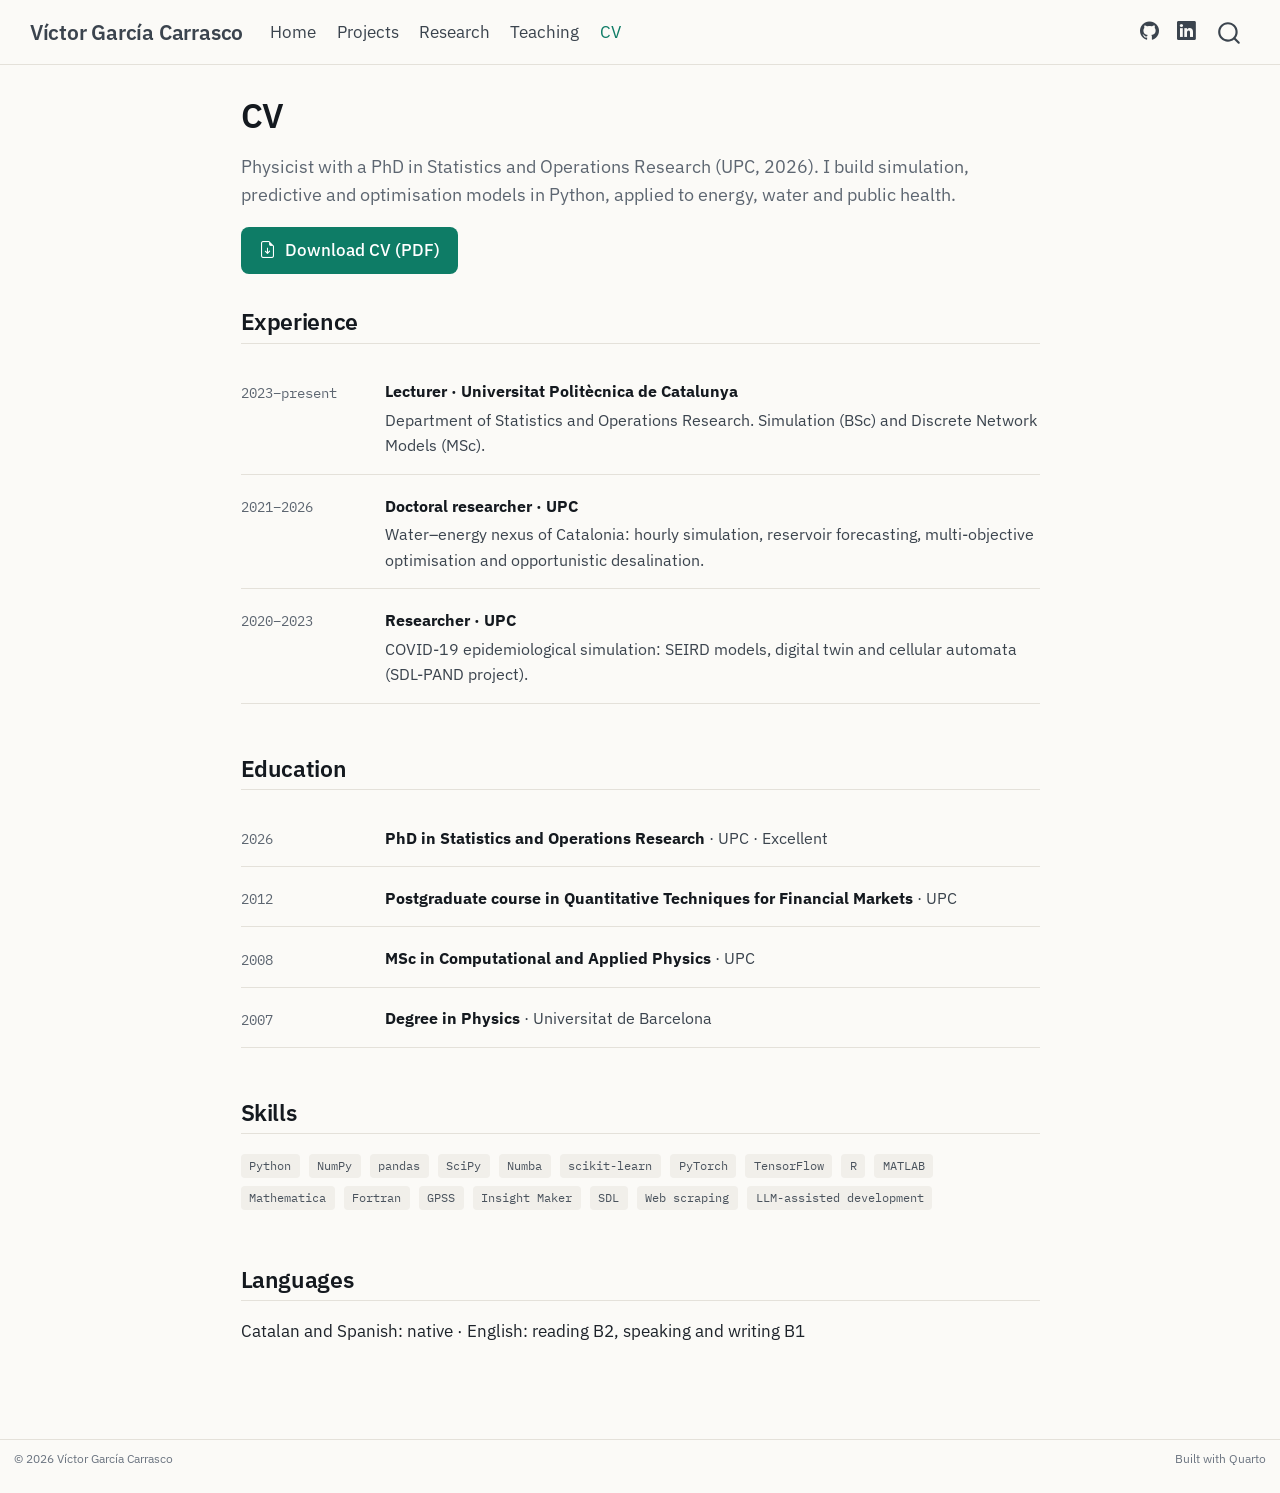
==== cv.html @ 1ed8f31a "Publish site Co-Authored-By: Claude Sonnet 5.5 <noreply@anthropic.com> Claude-Session: https://claud" ====
<!DOCTYPE html>
<html xmlns="http://www.w3.org/1999/xhtml" lang="en" xml:lang="en"><head>

<meta charset="utf-8">
<meta name="generator" content="quarto-1.10.20">

<meta name="viewport" content="width=device-width, initial-scale=1.0, user-scalable=yes">


<title>CV – Víctor García Carrasco</title>
<style>
/* Default styles provided by pandoc.
** See https://pandoc.org/MANUAL.html#variables-for-html for config info.
*/
span.smallcaps{font-variant: small-caps;}
div.columns{display: flex; gap: 1.5em;}
div.column{flex: auto;}
@media screen {
div.columns{gap: min(4vw, 1.5em);}
div.column{overflow-x: auto;}
}
div.hanging-indent{margin-left: 1.5em; text-indent: -1.5em;}
ul.task-list{list-style: none;}
ul.task-list li input[type="checkbox"] {
  width: 0.8em;
  margin: 0 0.8em 0.2em -1em; /* quarto-specific, see https://github.com/quarto-dev/quarto-cli/issues/4556 */ 
  vertical-align: middle;
}
</style>


<script src="site_libs/quarto-nav/quarto-nav.js"></script>
<script src="site_libs/quarto-nav/headroom.min.js"></script>
<script src="site_libs/clipboard/clipboard.min.js"></script>
<script src="site_libs/quarto-search/autocomplete.umd.js"></script>
<script src="site_libs/quarto-search/fuse.min.js"></script>
<script src="site_libs/quarto-search/quarto-search.js"></script>
<meta name="quarto:offset" content="./">
<link href="./images/profile.jpg" rel="icon" type="image/jpeg">
<script src="site_libs/quarto-html/quarto.js" type="module"></script>
<script src="site_libs/quarto-html/tabsets/tabsets.js" type="module"></script>
<script src="site_libs/quarto-html/popper.min.js"></script>
<script src="site_libs/quarto-html/tippy.umd.min.js"></script>
<link href="site_libs/quarto-html/tippy.css" rel="stylesheet">
<link href="site_libs/quarto-html/quarto-syntax-highlighting-8507f62baa3251ae0b684fec7492e69a.css" rel="stylesheet" id="quarto-text-highlighting-styles">
<script src="site_libs/bootstrap/bootstrap.min.js"></script>
<link href="site_libs/bootstrap/bootstrap-icons.css" rel="stylesheet">
<link href="site_libs/bootstrap/bootstrap-cbd8aa8307d0c339ac1b4288254bb11e.min.css" rel="stylesheet" append-hash="true" id="quarto-bootstrap" data-mode="light">
<script id="quarto-search-options" type="application/json">{
  "location": "navbar",
  "copy-button": false,
  "collapse-after": 3,
  "panel-placement": "end",
  "type": "overlay",
  "limit": 50,
  "keyboard-shortcut": [
    "f",
    "/",
    "s"
  ],
  "show-item-context": false,
  "language": {
    "search-no-results-text": "No results",
    "search-matching-documents-text": "matching documents",
    "search-copy-link-title": "Copy link to search",
    "search-hide-matches-text": "Hide additional matches",
    "search-more-match-text": "more match in this document",
    "search-more-matches-text": "more matches in this document",
    "search-clear-button-title": "Clear",
    "search-text-placeholder": "",
    "search-detached-cancel-button-title": "Cancel",
    "search-submit-button-title": "Submit",
    "search-label": "Search"
  }
}</script>
<style>html{ scroll-behavior: smooth; }</style>


<meta property="og:title" content="CV – Víctor García Carrasco">
<meta property="og:description" content="Physicist and PhD in Statistics &amp; Operations Research. Simulation, predictive modelling and optimisation for energy and water systems.">
<meta property="og:image" content="https://vgarcica.github.io/images/profile.jpg">
<meta property="og:site_name" content="Víctor García Carrasco">
<meta name="twitter:title" content="CV – Víctor García Carrasco">
<meta name="twitter:description" content="Physicist and PhD in Statistics &amp; Operations Research. Simulation, predictive modelling and optimisation for energy and water systems.">
<meta name="twitter:image" content="https://vgarcica.github.io/images/profile.jpg">
<meta name="twitter:card" content="summary_large_image">
</head>

<body class="nav-fixed fullcontent quarto-light">

<div id="quarto-search-results"></div>
  <header id="quarto-header" class="headroom fixed-top">
    <nav class="navbar navbar-expand-lg " data-bs-theme="dark">
      <div class="navbar-container container-fluid">
      <div class="navbar-brand-container mx-auto">
    <a class="navbar-brand" href="./index.html">
    <span class="navbar-title">Víctor García Carrasco</span>
    </a>
  </div>
            <div id="quarto-search" class="" title="Search"></div>
          <button class="navbar-toggler" type="button" data-bs-toggle="collapse" data-bs-target="#navbarCollapse" aria-controls="navbarCollapse" role="menu" aria-expanded="false" aria-label="Toggle navigation" onclick="if (window.quartoToggleHeadroom) { window.quartoToggleHeadroom(); }">
  <span class="navbar-toggler-icon"></span>
</button>
          <div class="collapse navbar-collapse" id="navbarCollapse">
            <ul class="navbar-nav navbar-nav-scroll me-auto">
  <li class="nav-item">
    <a class="nav-link" href="./index.html"> 
<span class="menu-text">Home</span></a>
  </li>  
  <li class="nav-item">
    <a class="nav-link" href="./projects.html"> 
<span class="menu-text">Projects</span></a>
  </li>  
  <li class="nav-item">
    <a class="nav-link" href="./research.html"> 
<span class="menu-text">Research</span></a>
  </li>  
  <li class="nav-item">
    <a class="nav-link" href="./teaching.html"> 
<span class="menu-text">Teaching</span></a>
  </li>  
  <li class="nav-item">
    <a class="nav-link active" href="./cv.html" aria-current="page"> 
<span class="menu-text">CV</span></a>
  </li>  
</ul>
            <ul class="navbar-nav navbar-nav-scroll ms-auto">
  <li class="nav-item compact">
    <a class="nav-link" href="https://github.com/vgarcica"> <i class="bi bi-github" role="img" aria-label="GitHub">
</i> 
<span class="menu-text"></span></a>
  </li>  
  <li class="nav-item compact">
    <a class="nav-link" href="https://www.linkedin.com/in/vgarcia81/"> <i class="bi bi-linkedin" role="img" aria-label="LinkedIn">
</i> 
<span class="menu-text"></span></a>
  </li>  
</ul>
          </div> <!-- /navcollapse -->
            <div class="quarto-navbar-tools">
</div>
      </div> <!-- /container-fluid -->
    </nav>
</header>
<!-- content -->
<div id="quarto-content" class="quarto-container page-columns page-rows-contents page-layout-article page-navbar">
<!-- sidebar -->
<!-- margin-sidebar -->
    
<!-- main -->
<main class="content" id="quarto-document-content">

<header id="title-block-header" class="quarto-title-block default">
<div class="quarto-title">
<h1 class="title">CV</h1>
</div>



<div class="quarto-title-meta">

    
  
    
  </div>
  


</header>


<div class="page-intro">
<p>Physicist with a PhD in Statistics and Operations Research (UPC, 2026). I build simulation, predictive and optimisation models in Python, applied to energy, water and public health.</p>
</div>
<p><a href="files/CV_Victor_Garcia_Carrasco.pdf" class="btn-cv"><i class="bi bi-file-earmark-arrow-down"></i> Download CV (PDF)</a></p>
<section id="experience" class="level2">
<h2 data-anchor-id="experience">Experience</h2>
<div class="entry">
<p><span class="when">2023–present</span></p>
<div>
<p><strong>Lecturer · Universitat Politècnica de Catalunya</strong></p>
<p>Department of Statistics and Operations Research. Simulation (BSc) and Discrete Network Models (MSc).</p>
</div>
</div>
<div class="entry">
<p><span class="when">2021–2026</span></p>
<div>
<p><strong>Doctoral researcher · UPC</strong></p>
<p>Water–energy nexus of Catalonia: hourly simulation, reservoir forecasting, multi-objective optimisation and opportunistic desalination.</p>
</div>
</div>
<div class="entry">
<p><span class="when">2020–2023</span></p>
<div>
<p><strong>Researcher · UPC</strong></p>
<p>COVID-19 epidemiological simulation: SEIRD models, digital twin and cellular automata (SDL-PAND project).</p>
</div>
</div>
</section>
<section id="education" class="level2">
<h2 data-anchor-id="education">Education</h2>
<div class="entry">
<p><span class="when">2026</span></p>
<div>
<p><strong>PhD in Statistics and Operations Research</strong> · UPC · Excellent</p>
</div>
</div>
<div class="entry">
<p><span class="when">2012</span></p>
<div>
<p><strong>Postgraduate course in Quantitative Techniques for Financial Markets</strong> · UPC</p>
</div>
</div>
<div class="entry">
<p><span class="when">2008</span></p>
<div>
<p><strong>MSc in Computational and Applied Physics</strong> · UPC</p>
</div>
</div>
<div class="entry">
<p><span class="when">2007</span></p>
<div>
<p><strong>Degree in Physics</strong> · Universitat de Barcelona</p>
</div>
</div>
</section>
<section id="skills" class="level2">
<h2 data-anchor-id="skills">Skills</h2>
<div class="tags">
<p><span class="tag">Python</span> <span class="tag">NumPy</span> <span class="tag">pandas</span> <span class="tag">SciPy</span> <span class="tag">Numba</span> <span class="tag">scikit-learn</span> <span class="tag">PyTorch</span> <span class="tag">TensorFlow</span> <span class="tag">R</span> <span class="tag">MATLAB</span> <span class="tag">Mathematica</span> <span class="tag">Fortran</span> <span class="tag">GPSS</span> <span class="tag">Insight Maker</span> <span class="tag">SDL</span> <span class="tag">Web scraping</span> <span class="tag">LLM-assisted development</span></p>
</div>
</section>
<section id="languages" class="level2">
<h2 data-anchor-id="languages">Languages</h2>
<p>Catalan and Spanish: native · English: reading B2, speaking and writing B1</p>


</section>

</main> <!-- /main -->
<script id="quarto-html-after-body" type="application/javascript">
  window.document.addEventListener("DOMContentLoaded", function (event) {
    const isCodeAnnotation = (el) => {
      for (const clz of el.classList) {
        if (clz.startsWith('code-annotation-')) {                     
          return true;
        }
      }
      return false;
    }
    const onCopySuccess = function(e) {
      // button target
      const button = e.trigger;
      // don't keep focus
      button.blur();
      // flash "checked"
      button.classList.add('code-copy-button-checked');
      var currentTitle = button.getAttribute("title");
      button.setAttribute("title", "Copied!");
      let tooltip;
      if (window.bootstrap) {
        button.setAttribute("data-bs-toggle", "tooltip");
        button.setAttribute("data-bs-placement", "left");
        button.setAttribute("data-bs-title", "Copied!");
        tooltip = new bootstrap.Tooltip(button, 
          { trigger: "manual", 
            customClass: "code-copy-button-tooltip",
            offset: [0, -8]});
        tooltip.show();    
      }
      setTimeout(function() {
        if (tooltip) {
          tooltip.hide();
          button.removeAttribute("data-bs-title");
          button.removeAttribute("data-bs-toggle");
          button.removeAttribute("data-bs-placement");
        }
        button.setAttribute("title", currentTitle);
        button.classList.remove('code-copy-button-checked');
      }, 1000);
      // clear code selection
      e.clearSelection();
    }
    const getTextToCopy = function(trigger) {
      const outerScaffold = trigger.parentElement.cloneNode(true);
      const codeEl = outerScaffold.querySelector('code');
      for (const childEl of codeEl.children) {
        if (isCodeAnnotation(childEl)) {
          childEl.remove();
        }
      }
      return codeEl.innerText;
    }
    const clipboard = new window.ClipboardJS('.code-copy-button:not([data-in-quarto-modal])', {
      text: getTextToCopy
    });
    clipboard.on('success', onCopySuccess);
    if (window.document.getElementById('quarto-embedded-source-code-modal')) {
      const clipboardModal = new window.ClipboardJS('.code-copy-button[data-in-quarto-modal]', {
        text: getTextToCopy,
        container: window.document.getElementById('quarto-embedded-source-code-modal')
      });
      clipboardModal.on('success', onCopySuccess);
    }
      var localhostRegex = new RegExp(/^(?:http|https):\/\/localhost\:?[0-9]*\//);
      var mailtoRegex = new RegExp(/^mailto:/);
        var filterRegex = new RegExp("https:\/\/vgarcica\.github\.io");
      var isInternal = (href) => {
          return filterRegex.test(href) || localhostRegex.test(href) || mailtoRegex.test(href);
      }
      // Inspect non-navigation links and adorn them if external
     var links = window.document.querySelectorAll('a[href]:not(.nav-link):not(.navbar-brand):not(.toc-action):not(.sidebar-link):not(.sidebar-item-toggle):not(.pagination-link):not(.no-external):not([aria-hidden]):not(.dropdown-item):not(.quarto-navigation-tool):not(.about-link)');
      for (var i=0; i<links.length; i++) {
        const link = links[i];
        if (!isInternal(link.href)) {
          // undo the damage that might have been done by quarto-nav.js in the case of
          // links that we want to consider external
          if (link.dataset.originalHref !== undefined) {
            link.href = link.dataset.originalHref;
          }
        }
      }
    function tippyHover(el, contentFn, onTriggerFn, onUntriggerFn) {
      const config = {
        allowHTML: true,
        maxWidth: 500,
        delay: 100,
        arrow: false,
        appendTo: function(el) {
            return el.parentElement;
        },
        interactive: true,
        interactiveBorder: 10,
        theme: 'quarto',
        placement: 'bottom-start',
      };
      if (contentFn) {
        config.content = contentFn;
      }
      if (onTriggerFn) {
        config.onTrigger = onTriggerFn;
      }
      if (onUntriggerFn) {
        config.onUntrigger = onUntriggerFn;
      }
      window.tippy(el, config); 
    }
    const noterefs = window.document.querySelectorAll('a[role="doc-noteref"]');
    for (var i=0; i<noterefs.length; i++) {
      const ref = noterefs[i];
      tippyHover(ref, function() {
        // use id or data attribute instead here
        let href = ref.getAttribute('data-footnote-href') || ref.getAttribute('href');
        try { href = new URL(href).hash; } catch {}
        const id = href.replace(/^#\/?/, "");
        const note = window.document.getElementById(id);
        if (note) {
          return note.innerHTML;
        } else {
          return "";
        }
      });
    }
    const xrefs = window.document.querySelectorAll('a.quarto-xref');
    const processXRef = (id, note) => {
      // Strip column container classes
      const stripColumnClz = (el) => {
        el.classList.remove("page-full", "page-columns");
        if (el.children) {
          for (const child of el.children) {
            stripColumnClz(child);
          }
        }
      }
      stripColumnClz(note)
      if (id === null || id.startsWith('sec-')) {
        // Special case sections, only their first couple elements
        const container = document.createElement("div");
        if (note.children && note.children.length > 2) {
          container.appendChild(note.children[0].cloneNode(true));
          for (let i = 1; i < note.children.length; i++) {
            const child = note.children[i];
            if (child.tagName === "P" && child.innerText === "") {
              continue;
            } else {
              container.appendChild(child.cloneNode(true));
              break;
            }
          }
          if (window.Quarto?.typesetMath) {
            window.Quarto.typesetMath(container);
          }
          return container.innerHTML
        } else {
          if (window.Quarto?.typesetMath) {
            window.Quarto.typesetMath(note);
          }
          return note.innerHTML;
        }
      } else {
        // Remove any anchor links if they are present
        const anchorLink = note.querySelector('a.anchorjs-link');
        if (anchorLink) {
          anchorLink.remove();
        }
        if (window.Quarto?.typesetMath) {
          window.Quarto.typesetMath(note);
        }
        if (note.classList.contains("callout")) {
          return note.outerHTML;
        } else {
          return note.innerHTML;
        }
      }
    }
    for (var i=0; i<xrefs.length; i++) {
      const xref = xrefs[i];
      tippyHover(xref, undefined, function(instance) {
        instance.disable();
        let url = xref.getAttribute('href');
        let hash = undefined; 
        if (url.startsWith('#')) {
          hash = url;
        } else {
          try { hash = new URL(url).hash; } catch {}
        }
        if (hash) {
          const id = hash.replace(/^#\/?/, "");
          const note = window.document.getElementById(id);
          if (note !== null) {
            try {
              const html = processXRef(id, note.cloneNode(true));
              instance.setContent(html);
            } finally {
              instance.enable();
              instance.show();
            }
          } else {
            // See if we can fetch this
            fetch(url.split('#')[0])
            .then(res => res.text())
            .then(html => {
              const parser = new DOMParser();
              const htmlDoc = parser.parseFromString(html, "text/html");
              const note = htmlDoc.getElementById(id);
              if (note !== null) {
                const html = processXRef(id, note);
                instance.setContent(html);
              } 
            }).finally(() => {
              instance.enable();
              instance.show();
            });
          }
        } else {
          // See if we can fetch a full url (with no hash to target)
          // This is a special case and we should probably do some content thinning / targeting
          fetch(url)
          .then(res => res.text())
          .then(html => {
            const parser = new DOMParser();
            const htmlDoc = parser.parseFromString(html, "text/html");
            const note = htmlDoc.querySelector('main.content');
            if (note !== null) {
              // This should only happen for chapter cross references
              // (since there is no id in the URL)
              // remove the first header
              if (note.children.length > 0 && note.children[0].tagName === "HEADER") {
                note.children[0].remove();
              }
              const html = processXRef(null, note);
              instance.setContent(html);
            } 
          }).finally(() => {
            instance.enable();
            instance.show();
          });
        }
      }, function(instance) {
      });
    }
        let selectedAnnoteEl;
        const selectorForAnnotation = ( cell, annotation) => {
          let cellAttr = 'data-code-cell="' + cell + '"';
          let lineAttr = 'data-code-annotation="' +  annotation + '"';
          const selector = 'span[' + cellAttr + '][' + lineAttr + ']';
          return selector;
        }
        const selectCodeLines = (annoteEl) => {
          const doc = window.document;
          const targetCell = annoteEl.getAttribute("data-target-cell");
          const targetAnnotation = annoteEl.getAttribute("data-target-annotation");
          const annoteSpan = window.document.querySelector(selectorForAnnotation(targetCell, targetAnnotation));
          const lines = annoteSpan.getAttribute("data-code-lines").split(",");
          const lineIds = lines.map((line) => {
            return targetCell + "-" + line;
          })
          let top = null;
          let height = null;
          let parent = null;
          if (lineIds.length > 0) {
              //compute the position of the single el (top and bottom and make a div)
              const el = window.document.getElementById(lineIds[0]);
              top = el.offsetTop;
              height = el.offsetHeight;
              parent = el.parentElement.parentElement;
            if (lineIds.length > 1) {
              const lastEl = window.document.getElementById(lineIds[lineIds.length - 1]);
              const bottom = lastEl.offsetTop + lastEl.offsetHeight;
              height = bottom - top;
            }
            if (top !== null && height !== null && parent !== null) {
              // cook up a div (if necessary) and position it 
              let div = window.document.getElementById("code-annotation-line-highlight");
              if (div === null) {
                div = window.document.createElement("div");
                div.setAttribute("id", "code-annotation-line-highlight");
                div.style.position = 'absolute';
                parent.appendChild(div);
              }
              div.style.top = top - 2 + "px";
              div.style.height = height + 4 + "px";
              div.style.left = 0;
              let gutterDiv = window.document.getElementById("code-annotation-line-highlight-gutter");
              if (gutterDiv === null) {
                gutterDiv = window.document.createElement("div");
                gutterDiv.setAttribute("id", "code-annotation-line-highlight-gutter");
                gutterDiv.style.position = 'absolute';
                const codeCell = window.document.getElementById(targetCell);
                const gutter = codeCell.querySelector('.code-annotation-gutter');
                gutter.appendChild(gutterDiv);
              }
              gutterDiv.style.top = top - 2 + "px";
              gutterDiv.style.height = height + 4 + "px";
            }
            selectedAnnoteEl = annoteEl;
          }
        };
        const unselectCodeLines = () => {
          const elementsIds = ["code-annotation-line-highlight", "code-annotation-line-highlight-gutter"];
          elementsIds.forEach((elId) => {
            const div = window.document.getElementById(elId);
            if (div) {
              div.remove();
            }
          });
          selectedAnnoteEl = undefined;
        };
          // Handle positioning of the toggle
      window.addEventListener(
        "resize",
        throttle(() => {
          elRect = undefined;
          if (selectedAnnoteEl) {
            selectCodeLines(selectedAnnoteEl);
          }
        }, 10)
      );
      function throttle(fn, ms) {
      let throttle = false;
      let timer;
        return (...args) => {
          if(!throttle) { // first call gets through
              fn.apply(this, args);
              throttle = true;
          } else { // all the others get throttled
              if(timer) clearTimeout(timer); // cancel #2
              timer = setTimeout(() => {
                fn.apply(this, args);
                timer = throttle = false;
              }, ms);
          }
        };
      }
        // Attach click handler to the DT
        const annoteDls = window.document.querySelectorAll('dt[data-target-cell]');
        for (const annoteDlNode of annoteDls) {
          annoteDlNode.addEventListener('click', (event) => {
            const clickedEl = event.target;
            if (clickedEl !== selectedAnnoteEl) {
              unselectCodeLines();
              const activeEl = window.document.querySelector('dt[data-target-cell].code-annotation-active');
              if (activeEl) {
                activeEl.classList.remove('code-annotation-active');
              }
              selectCodeLines(clickedEl);
              clickedEl.classList.add('code-annotation-active');
            } else {
              // Unselect the line
              unselectCodeLines();
              clickedEl.classList.remove('code-annotation-active');
            }
          });
        }
    const findCites = (el) => {
      const parentEl = el.parentElement;
      if (parentEl) {
        const cites = parentEl.dataset.cites;
        if (cites) {
          return {
            el,
            cites: cites.split(' ')
          };
        } else {
          return findCites(el.parentElement)
        }
      } else {
        return undefined;
      }
    };
    var bibliorefs = window.document.querySelectorAll('a[role="doc-biblioref"]');
    for (var i=0; i<bibliorefs.length; i++) {
      const ref = bibliorefs[i];
      const citeInfo = findCites(ref);
      if (citeInfo) {
        tippyHover(citeInfo.el, function() {
          var popup = window.document.createElement('div');
          citeInfo.cites.forEach(function(cite) {
            var citeDiv = window.document.createElement('div');
            citeDiv.classList.add('hanging-indent');
            citeDiv.classList.add('csl-entry');
            var biblioDiv = window.document.getElementById('ref-' + cite);
            if (biblioDiv) {
              citeDiv.innerHTML = biblioDiv.innerHTML;
            }
            popup.appendChild(citeDiv);
          });
          return popup.innerHTML;
        });
      }
    }
  });
  </script>
</div> <!-- /content -->
<footer class="footer">
  <div class="nav-footer">
    <div class="nav-footer-left">
<p>© 2026 Víctor García Carrasco</p>
</div>   
    <div class="nav-footer-center">
      &nbsp;
    </div>
    <div class="nav-footer-right">
<p>Built with <a href="https://quarto.org">Quarto</a></p>
</div>
  </div>
</footer>




<script src="site_libs/quarto-html/zenscroll-min.js"></script>
</body></html>
---- site_libs/quarto-html/tippy.css ----
.tippy-box[data-animation=fade][data-state=hidden]{opacity:0}[data-tippy-root]{max-width:calc(100vw - 10px)}.tippy-box{position:relative;background-color:#333;color:#fff;border-radius:4px;font-size:14px;line-height:1.4;white-space:normal;outline:0;transition-property:transform,visibility,opacity}.tippy-box[data-placement^=top]>.tippy-arrow{bottom:0}.tippy-box[data-placement^=top]>.tippy-arrow:before{bottom:-7px;left:0;border-width:8px 8px 0;border-top-color:initial;transform-origin:center top}.tippy-box[data-placement^=bottom]>.tippy-arrow{top:0}.tippy-box[data-placement^=bottom]>.tippy-arrow:before{top:-7px;left:0;border-width:0 8px 8px;border-bottom-color:initial;transform-origin:center bottom}.tippy-box[data-placement^=left]>.tippy-arrow{right:0}.tippy-box[data-placement^=left]>.tippy-arrow:before{border-width:8px 0 8px 8px;border-left-color:initial;right:-7px;transform-origin:center left}.tippy-box[data-placement^=right]>.tippy-arrow{left:0}.tippy-box[data-placement^=right]>.tippy-arrow:before{left:-7px;border-width:8px 8px 8px 0;border-right-color:initial;transform-origin:center right}.tippy-box[data-inertia][data-state=visible]{transition-timing-function:cubic-bezier(.54,1.5,.38,1.11)}.tippy-arrow{width:16px;height:16px;color:#333}.tippy-arrow:before{content:"";position:absolute;border-color:transparent;border-style:solid}.tippy-content{position:relative;padding:5px 9px;z-index:1}
---- site_libs/quarto-html/quarto-syntax-highlighting-8507f62baa3251ae0b684fec7492e69a.css ----
/* quarto syntax highlight colors */
:root {
  --quarto-hl-ot-color: #003B4F;
  --quarto-hl-at-color: #657422;
  --quarto-hl-ss-color: #20794D;
  --quarto-hl-an-color: #5E5E5E;
  --quarto-hl-fu-color: #4758AB;
  --quarto-hl-st-color: #20794D;
  --quarto-hl-cf-color: #003B4F;
  --quarto-hl-op-color: #5E5E5E;
  --quarto-hl-er-color: #AD0000;
  --quarto-hl-bn-color: #AD0000;
  --quarto-hl-al-color: #AD0000;
  --quarto-hl-va-color: #111111;
  --quarto-hl-bu-color: inherit;
  --quarto-hl-ex-color: inherit;
  --quarto-hl-pp-color: #AD0000;
  --quarto-hl-in-color: #5E5E5E;
  --quarto-hl-vs-color: #20794D;
  --quarto-hl-wa-color: #5E5E5E;
  --quarto-hl-do-color: #5E5E5E;
  --quarto-hl-im-color: #00769E;
  --quarto-hl-ch-color: #20794D;
  --quarto-hl-dt-color: #AD0000;
  --quarto-hl-fl-color: #AD0000;
  --quarto-hl-co-color: #5E5E5E;
  --quarto-hl-cv-color: #5E5E5E;
  --quarto-hl-cn-color: #8f5902;
  --quarto-hl-sc-color: #5E5E5E;
  --quarto-hl-dv-color: #AD0000;
  --quarto-hl-kw-color: #003B4F;
}

/* other quarto variables */
:root {
  --quarto-font-monospace: "IBM Plex Mono", ui-monospace, monospace;
}

/* syntax highlight based on Pandoc's rules */
pre > code.sourceCode > span {
  color: #003B4F;
}

code.sourceCode > span {
  color: #003B4F;
}

div.sourceCode,
div.sourceCode pre.sourceCode {
  color: #003B4F;
}

/* Normal */
code span {
  color: #003B4F;
}

/* Alert */
code span.al {
  color: #AD0000;
  font-style: inherit;
}

/* Annotation */
code span.an {
  color: #5E5E5E;
  font-style: inherit;
}

/* Attribute */
code span.at {
  color: #657422;
  font-style: inherit;
}

/* BaseN */
code span.bn {
  color: #AD0000;
  font-style: inherit;
}

/* BuiltIn */
code span.bu {
  font-style: inherit;
}

/* ControlFlow */
code span.cf {
  color: #003B4F;
  font-weight: bold;
  font-style: inherit;
}

/* Char */
code span.ch {
  color: #20794D;
  font-style: inherit;
}

/* Constant */
code span.cn {
  color: #8f5902;
  font-style: inherit;
}

/* Comment */
code span.co {
  color: #5E5E5E;
  font-style: inherit;
}

/* CommentVar */
code span.cv {
  color: #5E5E5E;
  font-style: italic;
}

/* Documentation */
code span.do {
  color: #5E5E5E;
  font-style: italic;
}

/* DataType */
code span.dt {
  color: #AD0000;
  font-style: inherit;
}

/* DecVal */
code span.dv {
  color: #AD0000;
  font-style: inherit;
}

/* Error */
code span.er {
  color: #AD0000;
  font-style: inherit;
}

/* Extension */
code span.ex {
  font-style: inherit;
}

/* Float */
code span.fl {
  color: #AD0000;
  font-style: inherit;
}

/* Function */
code span.fu {
  color: #4758AB;
  font-style: inherit;
}

/* Import */
code span.im {
  color: #00769E;
  font-style: inherit;
}

/* Information */
code span.in {
  color: #5E5E5E;
  font-style: inherit;
}

/* Keyword */
code span.kw {
  color: #003B4F;
  font-weight: bold;
  font-style: inherit;
}

/* Operator */
code span.op {
  color: #5E5E5E;
  font-style: inherit;
}

/* Other */
code span.ot {
  color: #003B4F;
  font-style: inherit;
}

/* Preprocessor */
code span.pp {
  color: #AD0000;
  font-style: inherit;
}

/* SpecialChar */
code span.sc {
  color: #5E5E5E;
  font-style: inherit;
}

/* SpecialString */
code span.ss {
  color: #20794D;
  font-style: inherit;
}

/* String */
code span.st {
  color: #20794D;
  font-style: inherit;
}

/* Variable */
code span.va {
  color: #111111;
  font-style: inherit;
}

/* VerbatimString */
code span.vs {
  color: #20794D;
  font-style: inherit;
}

/* Warning */
code span.wa {
  color: #5E5E5E;
  font-style: italic;
}

.prevent-inlining {
  content: "</";
}

/*# sourceMappingURL=226b29940a38d9098e4e569696dd4bc5.css.map */
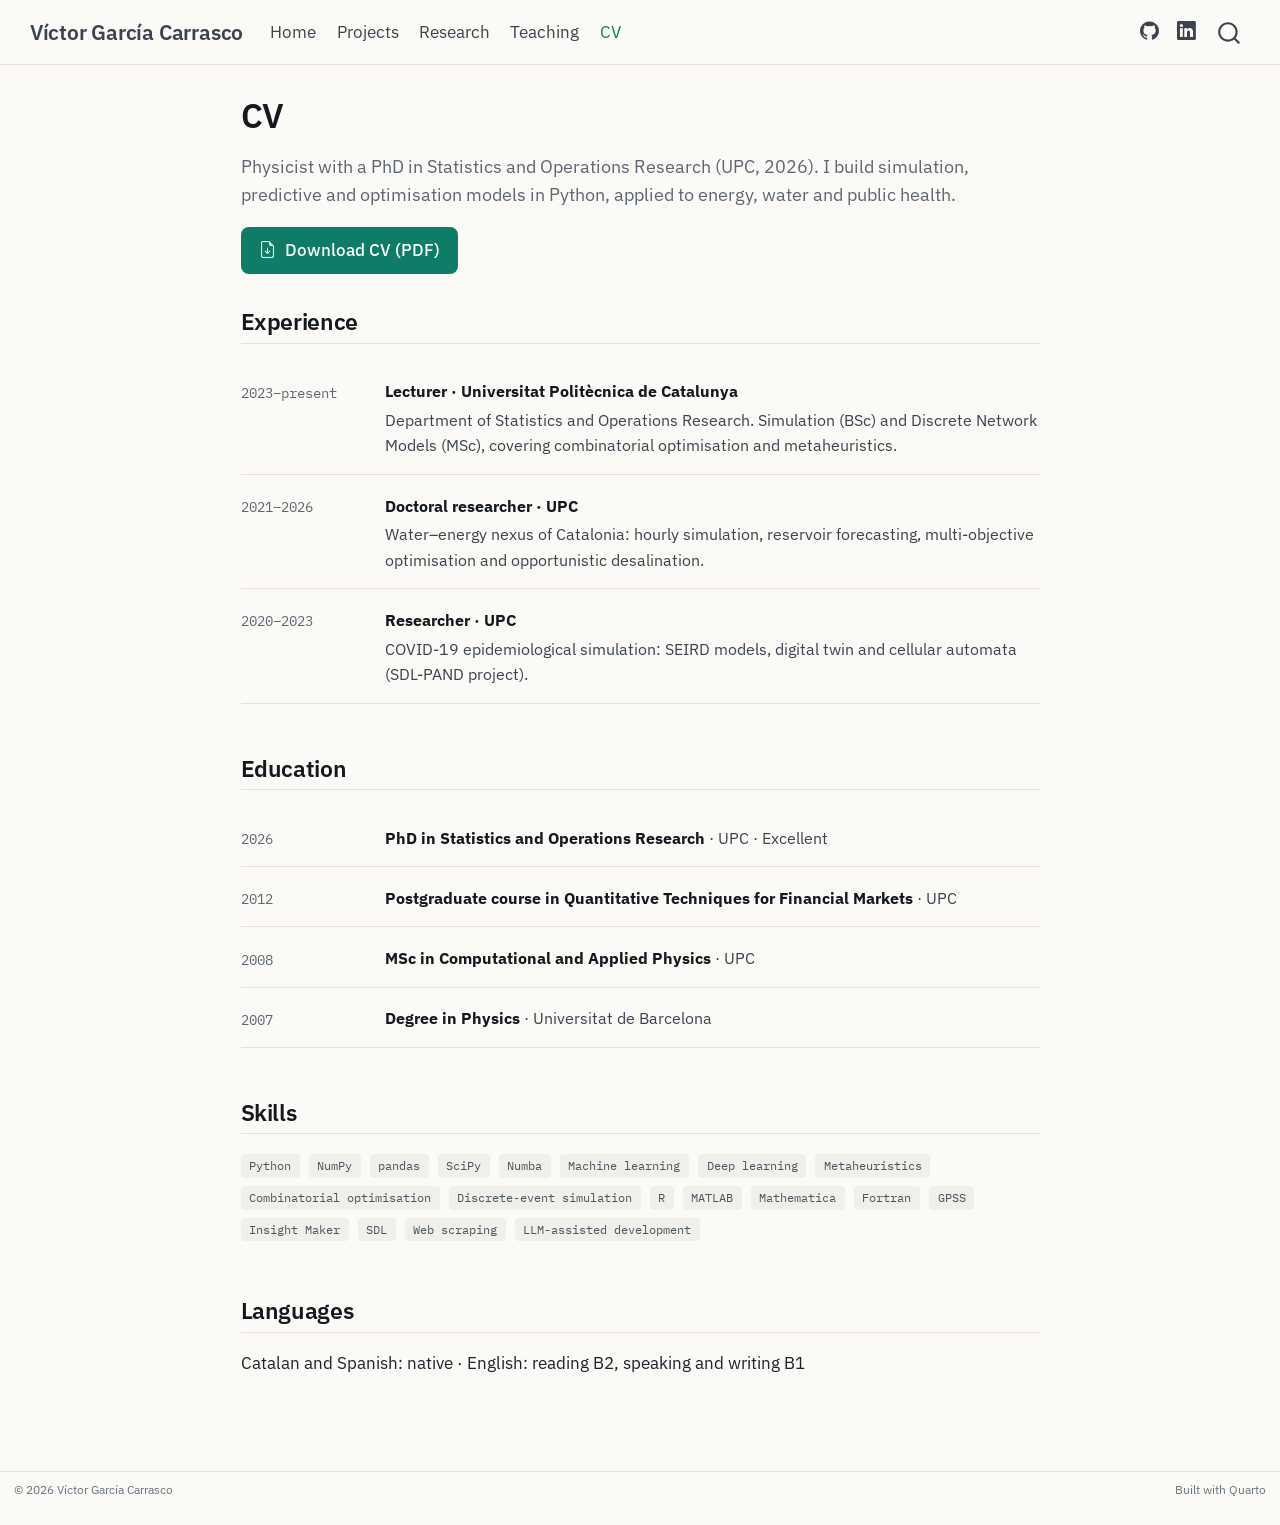
==== commit deb8ccd9: "Publish site Co-Authored-By: Claude Opus 5.5 <noreply@anthropic.com> Claude-Session: https://claude." ====
--- a/cv.html
+++ b/cv.html
@@ -45,7 +45,7 @@
 <link href="site_libs/quarto-html/quarto-syntax-highlighting-8507f62baa3251ae0b684fec7492e69a.css" rel="stylesheet" id="quarto-text-highlighting-styles">
 <script src="site_libs/bootstrap/bootstrap.min.js"></script>
 <link href="site_libs/bootstrap/bootstrap-icons.css" rel="stylesheet">
-<link href="site_libs/bootstrap/bootstrap-cbd8aa8307d0c339ac1b4288254bb11e.min.css" rel="stylesheet" append-hash="true" id="quarto-bootstrap" data-mode="light">
+<link href="site_libs/bootstrap/bootstrap-560260b00db5d78578c9c9f4ceae5676.min.css" rel="stylesheet" append-hash="true" id="quarto-bootstrap" data-mode="light">
 <script id="quarto-search-options" type="application/json">{
   "location": "navbar",
   "copy-button": false,
@@ -179,7 +179,7 @@
 <p><span class="when">2023–present</span></p>
 <div>
 <p><strong>Lecturer · Universitat Politècnica de Catalunya</strong></p>
-<p>Department of Statistics and Operations Research. Simulation (BSc) and Discrete Network Models (MSc).</p>
+<p>Department of Statistics and Operations Research. Simulation (BSc) and Discrete Network Models (MSc), covering combinatorial optimisation and metaheuristics.</p>
 </div>
 </div>
 <div class="entry">
@@ -227,7 +227,7 @@
 <section id="skills" class="level2">
 <h2 data-anchor-id="skills">Skills</h2>
 <div class="tags">
-<p><span class="tag">Python</span> <span class="tag">NumPy</span> <span class="tag">pandas</span> <span class="tag">SciPy</span> <span class="tag">Numba</span> <span class="tag">scikit-learn</span> <span class="tag">PyTorch</span> <span class="tag">TensorFlow</span> <span class="tag">R</span> <span class="tag">MATLAB</span> <span class="tag">Mathematica</span> <span class="tag">Fortran</span> <span class="tag">GPSS</span> <span class="tag">Insight Maker</span> <span class="tag">SDL</span> <span class="tag">Web scraping</span> <span class="tag">LLM-assisted development</span></p>
+<p><span class="tag">Python</span> <span class="tag">NumPy</span> <span class="tag">pandas</span> <span class="tag">SciPy</span> <span class="tag">Numba</span> <span class="tag">Machine learning</span> <span class="tag">Deep learning</span> <span class="tag">Metaheuristics</span> <span class="tag">Combinatorial optimisation</span> <span class="tag">Discrete-event simulation</span> <span class="tag">R</span> <span class="tag">MATLAB</span> <span class="tag">Mathematica</span> <span class="tag">Fortran</span> <span class="tag">GPSS</span> <span class="tag">Insight Maker</span> <span class="tag">SDL</span> <span class="tag">Web scraping</span> <span class="tag">LLM-assisted development</span></p>
 </div>
 </section>
 <section id="languages" class="level2">
